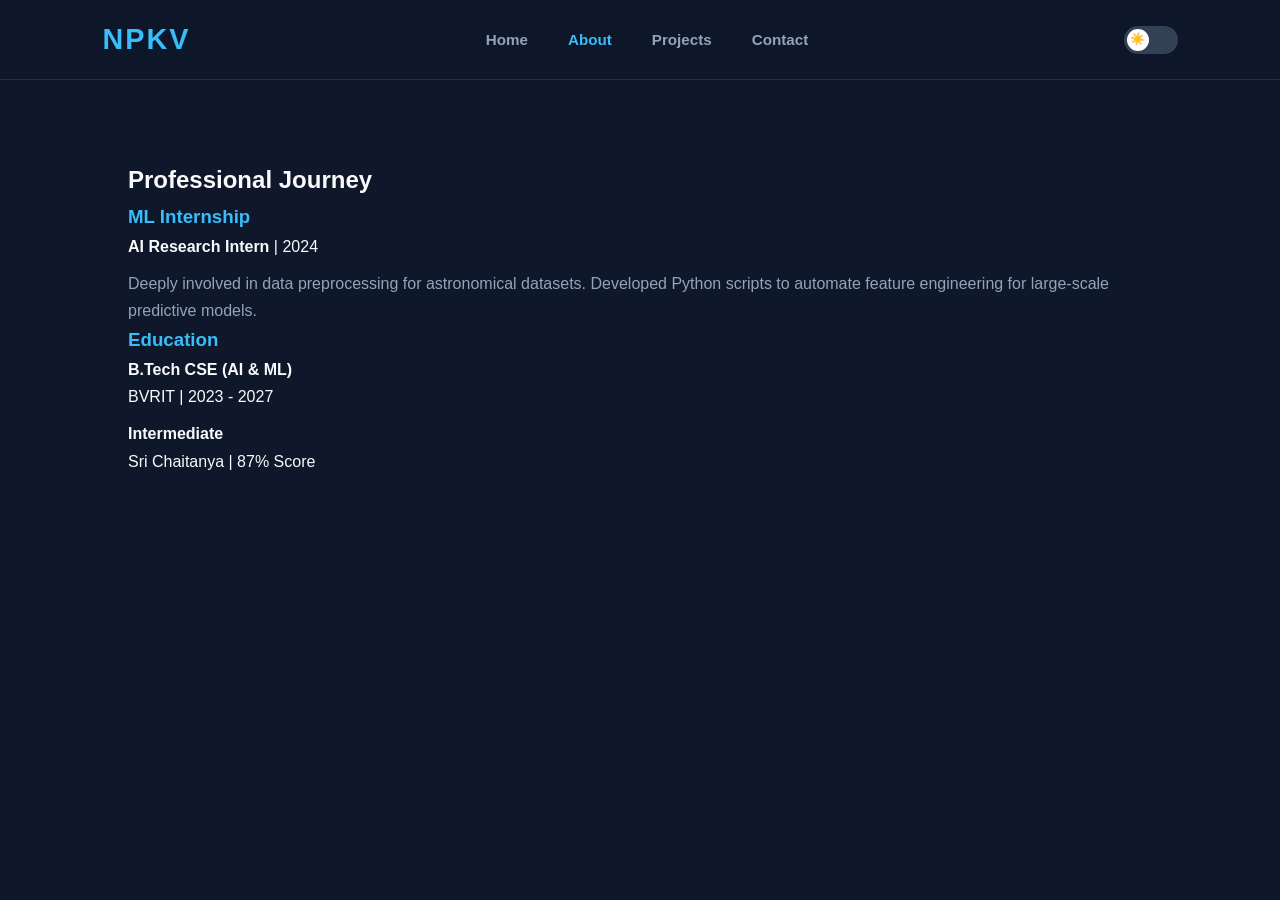
==== about.html @ 602df24f "Add files via upload" ====
<!DOCTYPE html>
<html lang="en">
<head>
    <meta charset="UTF-8">
    <meta name="viewport" content="width=device-width, initial-scale=1.0">
    <link rel="stylesheet" href="style.css">
    <link rel="stylesheet" href="https://cdnjs.cloudflare.com/ajax/libs/font-awesome/6.0.0/css/all.min.css">
    <title>About | NPKV</title>
</head>
<body>
    <!-- COPY NAV BLOCK FROM ABOVE HERE -->
    <nav>
        <a href="index.html" class="logo">NPKV</a>
        <ul class="nav-menu">
            <li><a href="index.html">Home</a></li>
            <li><a href="about.html" class="active">About</a></li>
            <li><a href="projects.html">Projects</a></li>
            <li><a href="contact.html">Contact</a></li>
        </ul>
        <div class="nav-actions">
            <div class="theme-switch-wrapper"><label class="theme-switch"><input type="checkbox" id="checkbox"><div class="slider"></div></label></div>
            <div class="hamburger"><span></span><span></span><span></span></div>
        </div>
    </nav>

    <section>
        <h2>Professional Journey</h2>
        <div class="grid">
            <div class="card">
                <h3 style="color: var(--accent);">ML Internship</h3>
                <p><strong>AI Research Intern</strong> | 2024</p>
                <p style="margin-top:10px; color: var(--text-dim);">Deeply involved in data preprocessing for astronomical datasets. Developed Python scripts to automate feature engineering for large-scale predictive models.</p>
            </div>
            <div class="card">
                <h3 style="color: var(--accent);">Education</h3>
                <p><strong>B.Tech CSE (AI & ML)</strong><br>BVRIT | 2023 - 2027</p>
                <p style="margin-top:10px;"><strong>Intermediate</strong><br>Sri Chaitanya | 87% Score</p>
            </div>
        </div>
    </section>

    <!-- CRITICAL: THIS SCRIPT MUST BE AT THE BOTTOM OF EVERY PAGE -->
    <script src="script.js"></script>
</body>
</html>
---- style.css ----
:root {
    /* DARK THEME - Premium Slate */
    --bg: #0f172a;
    --card-bg: rgba(30, 41, 59, 0.7);
    --text-main: #f8fafc;
    --text-dim: #94a3b8;
    --accent: #38bdf8;
    --nav-bg: rgba(15, 23, 42, 0.9);
    --border: rgba(255, 255, 255, 0.1);
}

body.light-mode {
    /* LIGHT THEME - Professional White */
    --bg: #f8fafc;
    --card-bg: rgba(255, 255, 255, 0.8);
    --text-main: #0f172a;
    --text-dim: #475569;
    --accent: #2563eb;
    --nav-bg: rgba(248, 250, 252, 0.95);
    --border: rgba(0, 0, 0, 0.1);
}

* { margin: 0; padding: 0; box-sizing: border-box; transition: all 0.4s cubic-bezier(0.4, 0, 0.2, 1); }

body {
    font-family: 'Inter', sans-serif;
    background-color: var(--bg);
    color: var(--text-main);
    line-height: 1.7;
    overflow-x: hidden;
}

/* --- NAVIGATION --- */
nav {
    position: fixed; top: 0; width: 100%; height: 80px;
    display: flex; justify-content: space-between; align-items: center;
    padding: 0 8%; background: var(--nav-bg); backdrop-filter: blur(15px);
    z-index: 2000; border-bottom: 1px solid var(--border);
}

.logo { font-weight: 900; font-size: 1.8rem; color: var(--accent); text-decoration: none; letter-spacing: 2px; }

/* Desktop Menu */
.nav-menu { display: flex; align-items: center; gap: 2.5rem; list-style: none; }
.nav-menu a { text-decoration: none; color: var(--text-dim); font-weight: 600; font-size: 0.95rem; }
.nav-menu a:hover, .nav-menu a.active { color: var(--accent); }

/* --- THE PERFECT THEME TOGGLE --- */
.theme-switch-wrapper { display: flex; align-items: center; margin-left: 20px; }
.theme-switch {
  display: inline-block; height: 28px; position: relative; width: 54px;
}
.theme-switch input { display: none; }
.slider {
  background-color: #334155; bottom: 0; cursor: pointer; left: 0;
  position: absolute; right: 0; top: 0; border-radius: 34px;
}
.slider:before {
  content: "☀️"; position: absolute; height: 22px; width: 22px;
  left: 3px; bottom: 3px; background-color: white; border-radius: 50%;
  display: flex; align-items: center; justify-content: center; font-size: 12px;
}
input:checked + .slider { background-color: var(--accent); }
input:checked + .slider:before {
  transform: translateX(26px); content: "🌙";
}

/* --- MOBILE HAMBURGER TOGGLE --- */
.hamburger { display: none; cursor: pointer; flex-direction: column; gap: 5px; }
.hamburger span { width: 25px; height: 3px; background: var(--text-main); border-radius: 5px; }

@media screen and (max-width: 900px) {
    .hamburger { display: flex; }
    .nav-menu {
        position: fixed; top: 80px; right: -100%; width: 100%; height: 40vh;
        background: var(--nav-bg); flex-direction: column; padding: 40px;
        backdrop-filter: blur(20px); border-bottom: 1px solid var(--border);
    }
    .nav-menu.active { right: 0; }
}

/* --- CONTENT STYLING --- */
section { padding: 160px 10% 80px; min-height: 100vh; animation: fadeIn 1s ease; }
@keyframes fadeIn { from { opacity: 0; } to { opacity: 1; } }

h1 { font-size: clamp(2.5rem, 5vw, 4.5rem); line-height: 1.1; margin-bottom: 20px; }
.highlight { color: var(--accent); }

.btn { 
    padding: 16px 35px; background: var(--accent); color: white; 
    text-decoration: none; border-radius: 12px; font-weight: 700; display: inline-block;
    box-shadow: 0 10px 20px rgba(56, 189, 248, 0.2);
}
.btn:hover { transform: translateY(-3px); filter: brightness(1.1); }
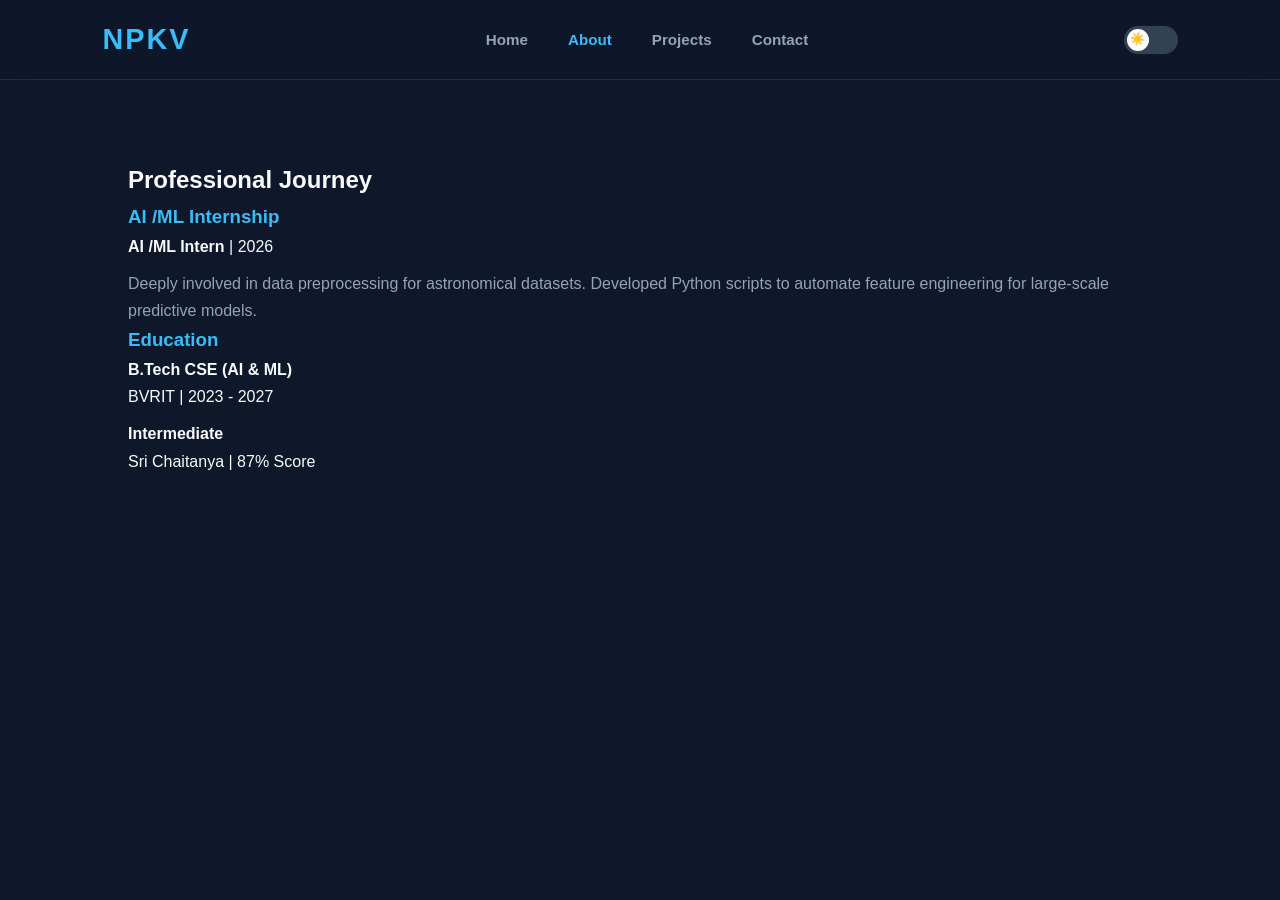
==== commit 80c6e57e: "Add files via upload" ====
--- a/about.html
+++ b/about.html
@@ -27,8 +27,8 @@
         <h2>Professional Journey</h2>
         <div class="grid">
             <div class="card">
-                <h3 style="color: var(--accent);">ML Internship</h3>
-                <p><strong>AI Research Intern</strong> | 2024</p>
+                <h3 style="color: var(--accent);">AI /ML Internship</h3>
+                <p><strong>AI /ML Intern</strong> | 2026</p>
                 <p style="margin-top:10px; color: var(--text-dim);">Deeply involved in data preprocessing for astronomical datasets. Developed Python scripts to automate feature engineering for large-scale predictive models.</p>
             </div>
             <div class="card">
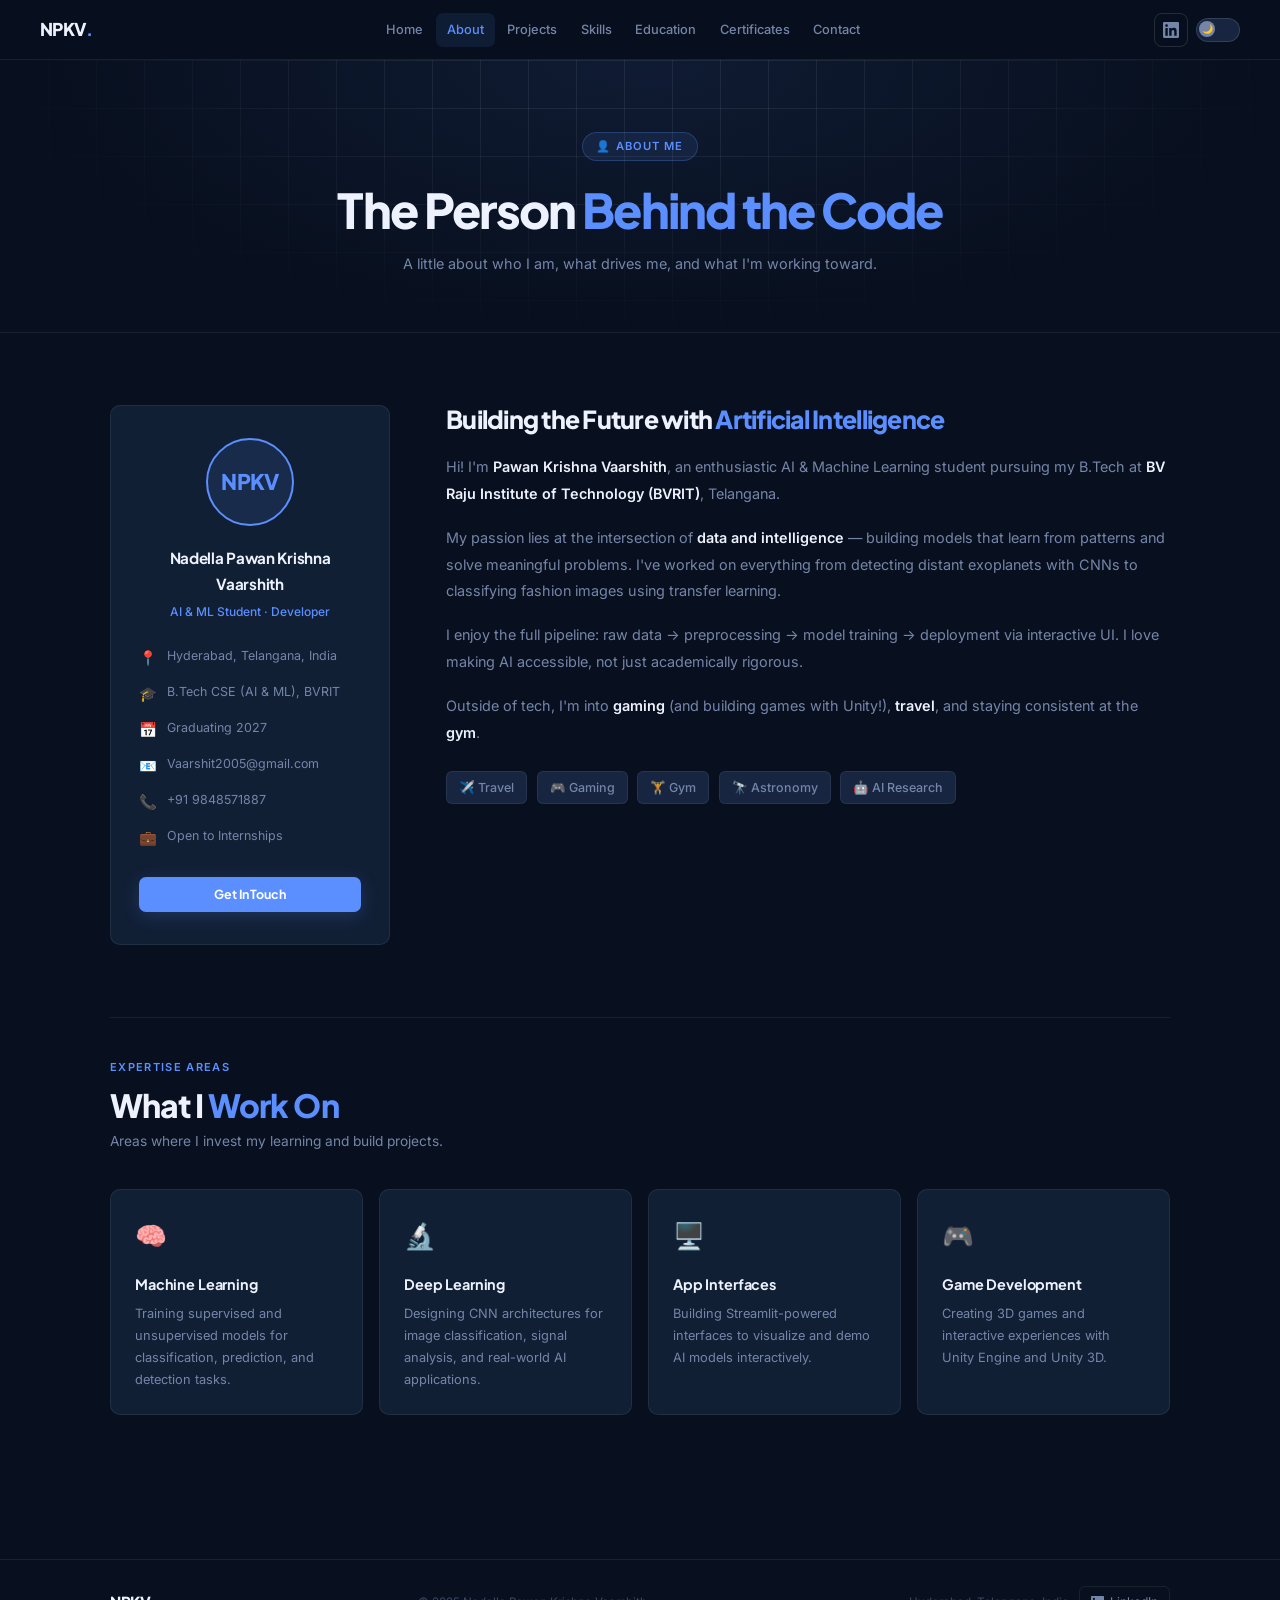
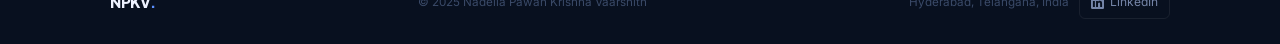
==== commit 27eb56ca: "Add files via upload" ====
--- a/about.html
+++ b/about.html
@@ -1,45 +1,245 @@
-<!DOCTYPE html>
-<html lang="en">
-<head>
-    <meta charset="UTF-8">
-    <meta name="viewport" content="width=device-width, initial-scale=1.0">
-    <link rel="stylesheet" href="style.css">
-    <link rel="stylesheet" href="https://cdnjs.cloudflare.com/ajax/libs/font-awesome/6.0.0/css/all.min.css">
-    <title>About | NPKV</title>
-</head>
-<body>
-    <!-- COPY NAV BLOCK FROM ABOVE HERE -->
-    <nav>
-        <a href="index.html" class="logo">NPKV</a>
-        <ul class="nav-menu">
-            <li><a href="index.html">Home</a></li>
-            <li><a href="about.html" class="active">About</a></li>
-            <li><a href="projects.html">Projects</a></li>
-            <li><a href="contact.html">Contact</a></li>
-        </ul>
-        <div class="nav-actions">
-            <div class="theme-switch-wrapper"><label class="theme-switch"><input type="checkbox" id="checkbox"><div class="slider"></div></label></div>
-            <div class="hamburger"><span></span><span></span><span></span></div>
-        </div>
-    </nav>
-
-    <section>
-        <h2>Professional Journey</h2>
-        <div class="grid">
-            <div class="card">
-                <h3 style="color: var(--accent);">AI /ML Internship</h3>
-                <p><strong>AI /ML Intern</strong> | 2026</p>
-                <p style="margin-top:10px; color: var(--text-dim);">Deeply involved in data preprocessing for astronomical datasets. Developed Python scripts to automate feature engineering for large-scale predictive models.</p>
-            </div>
-            <div class="card">
-                <h3 style="color: var(--accent);">Education</h3>
-                <p><strong>B.Tech CSE (AI & ML)</strong><br>BVRIT | 2023 - 2027</p>
-                <p style="margin-top:10px;"><strong>Intermediate</strong><br>Sri Chaitanya | 87% Score</p>
-            </div>
-        </div>
-    </section>
-
-    <!-- CRITICAL: THIS SCRIPT MUST BE AT THE BOTTOM OF EVERY PAGE -->
-    <script src="script.js"></script>
-</body>
+<!DOCTYPE html>
+<html lang="en">
+<head>
+  <meta charset="UTF-8" /><meta name="viewport" content="width=device-width, initial-scale=1.0"/>
+  <title>About — Pawan Krishna Vaarshith</title>
+  <link rel="stylesheet" href="style.css" />
+  <link rel="preconnect" href="https://fonts.googleapis.com">
+  <link rel="preconnect" href="https://fonts.gstatic.com" crossorigin>
+  <link href="https://fonts.googleapis.com/css2?family=Plus+Jakarta+Sans:wght@400;500;600;700;800&family=Inter:wght@400;500;600&display=swap" rel="stylesheet">
+  <style>
+    .about-layout {
+      display: grid;
+      grid-template-columns: 280px 1fr;
+      gap: 3.5rem;
+      align-items: start;
+      margin-bottom: 4.5rem;
+    }
+    /* Profile card */
+    .profile-card {
+      background: var(--surface);
+      border: 1px solid var(--border);
+      border-radius: var(--radius);
+      padding: 2rem 1.75rem;
+      text-align: center;
+      position: sticky;
+      top: 80px;
+    }
+    .avatar {
+      width: 88px; height: 88px;
+      border-radius: 50%;
+      border: 2px solid var(--accent);
+      background: var(--accent-dim);
+      display: flex; align-items: center; justify-content: center;
+      margin: 0 auto 1.2rem;
+      font-family: var(--font-head);
+      font-size: 1.35rem;
+      font-weight: 800;
+      color: var(--accent);
+      letter-spacing: -0.03em;
+    }
+    .profile-name {
+      font-family: var(--font-head);
+      font-size: 0.95rem;
+      font-weight: 700;
+      letter-spacing: -0.02em;
+      margin-bottom: 0.25rem;
+    }
+    .profile-role { font-size: 0.75rem; color: var(--accent); font-weight: 500; margin-bottom: 1.4rem; }
+    .profile-rows { text-align: left; display: flex; flex-direction: column; gap: 0.65rem; margin-bottom: 1.6rem; }
+    .pr-row { display: flex; align-items: flex-start; gap: 10px; font-size: 0.78rem; color: var(--muted); }
+    .pr-row .ico { font-size: 0.9rem; margin-top: 1px; }
+    /* About text */
+    .about-text h2 {
+      font-family: var(--font-head);
+      font-size: 1.55rem;
+      font-weight: 800;
+      letter-spacing: -0.03em;
+      line-height: 1.2;
+      margin-bottom: 1.2rem;
+    }
+    .about-text h2 em { font-style: normal; color: var(--accent); }
+    .about-text p { font-size: 0.9rem; color: var(--muted); line-height: 1.85; margin-bottom: 1.1rem; }
+    .about-text p strong { color: var(--text); font-weight: 600; }
+    .interests { display: flex; flex-wrap: wrap; gap: 0.6rem; margin-top: 1.5rem; }
+    .interest {
+      display: flex; align-items: center; gap: 6px;
+      font-size: 0.78rem; font-weight: 500;
+      color: var(--muted);
+      background: var(--surface-2);
+      border: 1px solid var(--border);
+      border-radius: 6px;
+      padding: 5px 12px;
+      transition: border-color var(--ease);
+    }
+    .interest:hover { border-color: rgba(91,143,255,0.3); }
+
+    /* What I Do */
+    .wid-grid {
+      display: grid;
+      grid-template-columns: repeat(auto-fill, minmax(220px, 1fr));
+      gap: 1rem;
+      margin-bottom: 4.5rem;
+    }
+    .wid-card {
+      background: var(--surface);
+      border: 1px solid var(--border);
+      border-radius: var(--radius);
+      padding: 1.5rem;
+      transition: border-color var(--ease), transform var(--ease);
+    }
+    .wid-card:hover { border-color: var(--border-hover); transform: translateY(-3px); }
+    .wid-icon { font-size: 1.6rem; margin-bottom: 0.9rem; }
+    .wid-card h3 { font-family: var(--font-head); font-size: 0.9rem; font-weight: 700; margin-bottom: 0.4rem; letter-spacing: -0.01em; }
+    .wid-card p  { font-size: 0.8rem; color: var(--muted); line-height: 1.7; }
+
+    @media (max-width: 768px) {
+      .about-layout { grid-template-columns: 1fr; gap: 2rem; }
+      .profile-card { position: static; }
+    }
+  </style>
+</head>
+<body>
+  <script>if(localStorage.getItem("pkv-theme")==="light")document.body.classList.add("light");</script>
+    <nav class="navbar">
+    <div class="nav-logo">NPKV<span>.</span></div>
+    <div class="nav-links">
+      <a href="index.html">Home</a>
+      <a href="about.html">About</a>
+      <a href="projects.html">Projects</a>
+      <a href="skills.html">Skills</a>
+      <a href="education.html">Education</a>
+      <a href="certificates.html">Certificates</a>
+      <a href="contact.html">Contact</a>
+    </div>
+    <!-- Right controls: LinkedIn + Theme Toggle + Hamburger -->
+    <div class="nav-controls">
+      <!-- LinkedIn -->
+      <a href="https://www.linkedin.com/in/your-linkedin-username" target="_blank" rel="noopener" class="nav-linkedin" aria-label="LinkedIn">
+        <svg width="16" height="16" viewBox="0 0 24 24" fill="currentColor">
+          <path d="M20.447 20.452h-3.554v-5.569c0-1.328-.027-3.037-1.852-3.037-1.853 0-2.136 1.445-2.136 2.939v5.667H9.351V9h3.414v1.561h.046c.477-.9 1.637-1.85 3.37-1.85 3.601 0 4.267 2.37 4.267 5.455v6.286zM5.337 7.433a2.062 2.062 0 0 1-2.063-2.065 2.064 2.064 0 1 1 2.063 2.065zm1.782 13.019H3.555V9h3.564v11.452zM22.225 0H1.771C.792 0 0 .774 0 1.729v20.542C0 23.227.792 24 1.771 24h20.451C23.2 24 24 23.227 24 22.271V1.729C24 .774 23.2 0 22.222 0h.003z"/>
+        </svg>
+      </a>
+      <!-- Theme Toggle -->
+      <label class="theme-toggle" aria-label="Toggle light/dark mode">
+        <input type="checkbox" id="themeToggleInput">
+        <div class="toggle-track"></div>
+        <div class="toggle-thumb"></div>
+      </label>
+      <!-- Hamburger (mobile) -->
+      <button class="nav-toggle" aria-label="Menu"><span></span><span></span><span></span></button>
+    </div>
+  </nav>
+  <div class="mobile-nav">
+    <a href="index.html">Home</a>
+    <a href="about.html">About</a>
+    <a href="projects.html">Projects</a>
+    <a href="skills.html">Skills</a>
+    <a href="education.html">Education</a>
+    <a href="certificates.html">Certificates</a>
+    <a href="contact.html">Contact</a>
+    <a href="https://www.linkedin.com/in/your-linkedin-username" target="_blank" rel="noopener" class="mobile-linkedin">
+      <svg width="16" height="16" viewBox="0 0 24 24" fill="currentColor"><path d="M20.447 20.452h-3.554v-5.569c0-1.328-.027-3.037-1.852-3.037-1.853 0-2.136 1.445-2.136 2.939v5.667H9.351V9h3.414v1.561h.046c.477-.9 1.637-1.85 3.37-1.85 3.601 0 4.267 2.37 4.267 5.455v6.286zM5.337 7.433a2.062 2.062 0 0 1-2.063-2.065 2.064 2.064 0 1 1 2.063 2.065zm1.782 13.019H3.555V9h3.564v11.452zM22.225 0H1.771C.792 0 0 .774 0 1.729v20.542C0 23.227.792 24 1.771 24h20.451C23.2 24 24 23.227 24 22.271V1.729C24 .774 23.2 0 22.222 0h.003z"/></svg>
+      LinkedIn Profile
+    </a>
+  </div>
+
+  <div class="page-header">
+    <div class="page-tag">👤 About Me</div>
+    <h1 class="page-title">The Person <em>Behind the Code</em></h1>
+    <p class="page-desc">A little about who I am, what drives me, and what I'm working toward.</p>
+  </div>
+
+  <div class="container section">
+    <div class="about-layout">
+      <!-- Profile Card -->
+      <div class="profile-card reveal">
+        <div class="avatar">NPKV</div>
+        <div class="profile-name">Nadella Pawan Krishna Vaarshith</div>
+        <div class="profile-role">AI & ML Student · Developer</div>
+        <div class="profile-rows">
+          <div class="pr-row"><span class="ico">📍</span><span>Hyderabad, Telangana, India</span></div>
+          <div class="pr-row"><span class="ico">🎓</span><span>B.Tech CSE (AI & ML), BVRIT</span></div>
+          <div class="pr-row"><span class="ico">📅</span><span>Graduating 2027</span></div>
+          <div class="pr-row"><span class="ico">📧</span><span><a href="/cdn-cgi/l/Vaarshit2005@gmail.com" class="__cf_email__" data-cfemail="d5a3b4b4a7a6bdbca1e7e5e5e095b2b8b4bcb9fbb6bab8">Vaarshit2005@gmail.com</a></span></div>
+          <div class="pr-row"><span class="ico">📞</span><span>+91 9848571887</span></div>
+          <div class="pr-row"><span class="ico">💼</span><span>Open to Internships</span></div>
+        </div>
+        <a href="contact.html" class="btn btn-primary btn-sm btn-full">Get In Touch</a>
+      </div>
+
+      <!-- Text -->
+      <div class="about-text">
+        <div class="reveal">
+          <h2>Building the Future with <em>Artificial Intelligence</em></h2>
+          <p>
+            Hi! I'm <strong>Pawan Krishna Vaarshith</strong>, an enthusiastic AI & Machine Learning student pursuing my B.Tech at <strong>BV Raju Institute of Technology (BVRIT)</strong>, Telangana.
+          </p>
+          <p>
+            My passion lies at the intersection of <strong>data and intelligence</strong> — building models that learn from patterns and solve meaningful problems. I've worked on everything from detecting distant exoplanets with CNNs to classifying fashion images using transfer learning.
+          </p>
+          <p>
+            I enjoy the full pipeline: raw data → preprocessing → model training → deployment via interactive UI. I love making AI accessible, not just academically rigorous.
+          </p>
+          <p>
+            Outside of tech, I'm into <strong>gaming</strong> (and building games with Unity!), <strong>travel</strong>, and staying consistent at the <strong>gym</strong>.
+          </p>
+          <div class="interests">
+            <span class="interest">✈️ Travel</span>
+            <span class="interest">🎮 Gaming</span>
+            <span class="interest">🏋️ Gym</span>
+            <span class="interest">🔭 Astronomy</span>
+            <span class="interest">🤖 AI Research</span>
+          </div>
+        </div>
+      </div>
+    </div>
+
+    <!-- What I Do -->
+    <hr class="section-sep">
+    <div class="reveal" style="margin-bottom:1.5rem;">
+      <div class="section-label">Expertise Areas</div>
+      <div class="section-title">What I <em>Work On</em></div>
+      <p class="section-sub">Areas where I invest my learning and build projects.</p>
+    </div>
+    <div class="wid-grid stagger-parent">
+      <div class="wid-card stagger-child">
+        <div class="wid-icon">🧠</div>
+        <h3>Machine Learning</h3>
+        <p>Training supervised and unsupervised models for classification, prediction, and detection tasks.</p>
+      </div>
+      <div class="wid-card stagger-child">
+        <div class="wid-icon">🔬</div>
+        <h3>Deep Learning</h3>
+        <p>Designing CNN architectures for image classification, signal analysis, and real-world AI applications.</p>
+      </div>
+      <div class="wid-card stagger-child">
+        <div class="wid-icon">🖥️</div>
+        <h3>App Interfaces</h3>
+        <p>Building Streamlit-powered interfaces to visualize and demo AI models interactively.</p>
+      </div>
+      <div class="wid-card stagger-child">
+        <div class="wid-icon">🎮</div>
+        <h3>Game Development</h3>
+        <p>Creating 3D games and interactive experiences with Unity Engine and Unity 3D.</p>
+      </div>
+    </div>
+  </div>
+
+    <footer class="footer">
+    <div class="footer-inner">
+      <div class="footer-logo">NPKV<span>.</span></div>
+      <p>© 2025 Nadella Pawan Krishna Vaarshith</p>
+      <div style="display:flex;align-items:center;gap:0.6rem;flex-wrap:wrap;justify-content:center;">
+        <p>Hyderabad, Telangana, India</p>
+        <a href="https://www.linkedin.com/in/your-linkedin-username" target="_blank" rel="noopener" class="footer-linkedin">
+          <svg width="13" height="13" viewBox="0 0 24 24" fill="currentColor"><path d="M20.447 20.452h-3.554v-5.569c0-1.328-.027-3.037-1.852-3.037-1.853 0-2.136 1.445-2.136 2.939v5.667H9.351V9h3.414v1.561h.046c.477-.9 1.637-1.85 3.37-1.85 3.601 0 4.267 2.37 4.267 5.455v6.286zM5.337 7.433a2.062 2.062 0 0 1-2.063-2.065 2.064 2.064 0 1 1 2.063 2.065zm1.782 13.019H3.555V9h3.564v11.452zM22.225 0H1.771C.792 0 0 .774 0 1.729v20.542C0 23.227.792 24 1.771 24h20.451C23.2 24 24 23.227 24 22.271V1.729C24 .774 23.2 0 22.222 0h.003z"/></svg>
+          LinkedIn
+        </a>
+      </div>
+    </div>
+  </footer>
+
+  <script src="shared.js"></script>
+</body>
 </html>
--- a/style.css
+++ b/style.css
@@ -1,94 +1,453 @@
-:root {
-    /* DARK THEME - Premium Slate */
-    --bg: #0f172a;
-    --card-bg: rgba(30, 41, 59, 0.7);
-    --text-main: #f8fafc;
-    --text-dim: #94a3b8;
-    --accent: #38bdf8;
-    --nav-bg: rgba(15, 23, 42, 0.9);
-    --border: rgba(255, 255, 255, 0.1);
-}
-
-body.light-mode {
-    /* LIGHT THEME - Professional White */
-    --bg: #f8fafc;
-    --card-bg: rgba(255, 255, 255, 0.8);
-    --text-main: #0f172a;
-    --text-dim: #475569;
-    --accent: #2563eb;
-    --nav-bg: rgba(248, 250, 252, 0.95);
-    --border: rgba(0, 0, 0, 0.1);
-}
-
-* { margin: 0; padding: 0; box-sizing: border-box; transition: all 0.4s cubic-bezier(0.4, 0, 0.2, 1); }
-
-body {
-    font-family: 'Inter', sans-serif;
-    background-color: var(--bg);
-    color: var(--text-main);
-    line-height: 1.7;
-    overflow-x: hidden;
-}
-
-/* --- NAVIGATION --- */
-nav {
-    position: fixed; top: 0; width: 100%; height: 80px;
-    display: flex; justify-content: space-between; align-items: center;
-    padding: 0 8%; background: var(--nav-bg); backdrop-filter: blur(15px);
-    z-index: 2000; border-bottom: 1px solid var(--border);
-}
-
-.logo { font-weight: 900; font-size: 1.8rem; color: var(--accent); text-decoration: none; letter-spacing: 2px; }
-
-/* Desktop Menu */
-.nav-menu { display: flex; align-items: center; gap: 2.5rem; list-style: none; }
-.nav-menu a { text-decoration: none; color: var(--text-dim); font-weight: 600; font-size: 0.95rem; }
-.nav-menu a:hover, .nav-menu a.active { color: var(--accent); }
-
-/* --- THE PERFECT THEME TOGGLE --- */
-.theme-switch-wrapper { display: flex; align-items: center; margin-left: 20px; }
-.theme-switch {
-  display: inline-block; height: 28px; position: relative; width: 54px;
-}
-.theme-switch input { display: none; }
-.slider {
-  background-color: #334155; bottom: 0; cursor: pointer; left: 0;
-  position: absolute; right: 0; top: 0; border-radius: 34px;
-}
-.slider:before {
-  content: "☀️"; position: absolute; height: 22px; width: 22px;
-  left: 3px; bottom: 3px; background-color: white; border-radius: 50%;
-  display: flex; align-items: center; justify-content: center; font-size: 12px;
-}
-input:checked + .slider { background-color: var(--accent); }
-input:checked + .slider:before {
-  transform: translateX(26px); content: "🌙";
-}
-
-/* --- MOBILE HAMBURGER TOGGLE --- */
-.hamburger { display: none; cursor: pointer; flex-direction: column; gap: 5px; }
-.hamburger span { width: 25px; height: 3px; background: var(--text-main); border-radius: 5px; }
-
-@media screen and (max-width: 900px) {
-    .hamburger { display: flex; }
-    .nav-menu {
-        position: fixed; top: 80px; right: -100%; width: 100%; height: 40vh;
-        background: var(--nav-bg); flex-direction: column; padding: 40px;
-        backdrop-filter: blur(20px); border-bottom: 1px solid var(--border);
-    }
-    .nav-menu.active { right: 0; }
-}
-
-/* --- CONTENT STYLING --- */
-section { padding: 160px 10% 80px; min-height: 100vh; animation: fadeIn 1s ease; }
-@keyframes fadeIn { from { opacity: 0; } to { opacity: 1; } }
-
-h1 { font-size: clamp(2.5rem, 5vw, 4.5rem); line-height: 1.1; margin-bottom: 20px; }
-.highlight { color: var(--accent); }
-
-.btn { 
-    padding: 16px 35px; background: var(--accent); color: white; 
-    text-decoration: none; border-radius: 12px; font-weight: 700; display: inline-block;
-    box-shadow: 0 10px 20px rgba(56, 189, 248, 0.2);
-}
-.btn:hover { transform: translateY(-3px); filter: brightness(1.1); }+/* ============================================
+   SHARED STYLES — Professional Graduate Portfolio
+   Fonts: Plus Jakarta Sans + Inter
+   Supports: Dark mode (default) + Light mode toggle
+   ============================================ */
+
+/* ---- Dark theme (default) ---- */
+:root {
+  --bg:           #08101f;
+  --bg-2:         #0c1628;
+  --surface:      #111f35;
+  --surface-2:    #172540;
+  --border:       rgba(255,255,255,0.07);
+  --border-mid:   rgba(255,255,255,0.12);
+  --border-hover: rgba(91,143,255,0.35);
+
+  --text:         #eef2ff;
+  --text-2:       #bdc8e8;
+  --muted:        #7585a8;
+  --faint:        #3a4a68;
+
+  --accent:       #5b8fff;
+  --accent-2:     #3d74f5;
+  --accent-dim:   rgba(91,143,255,0.10);
+  --accent-glow:  rgba(91,143,255,0.20);
+  --green:        #42c88a;
+  --warm:         #e8a84c;
+  --red:          #e07070;
+
+  --nav-bg:       rgba(8,16,31,0.90);
+  --shadow-card:  rgba(0,0,0,0.35);
+
+  --font-head: 'Plus Jakarta Sans', sans-serif;
+  --font-body: 'Inter', sans-serif;
+  --radius:    10px;
+  --radius-sm: 7px;
+  --ease:      0.22s cubic-bezier(0.4,0,0.2,1);
+}
+
+/* ---- Light theme ---- */
+body.light {
+  --bg:           #f4f6fb;
+  --bg-2:         #eaeef7;
+  --surface:      #ffffff;
+  --surface-2:    #f0f3fa;
+  --border:       rgba(0,0,0,0.08);
+  --border-mid:   rgba(0,0,0,0.13);
+  --border-hover: rgba(59,118,255,0.40);
+
+  --text:         #0f1c38;
+  --text-2:       #2d3f68;
+  --muted:        #5a6a8e;
+  --faint:        #a0aec8;
+
+  --accent:       #3b76ff;
+  --accent-2:     #2060ee;
+  --accent-dim:   rgba(59,118,255,0.10);
+  --accent-glow:  rgba(59,118,255,0.18);
+  --green:        #27a869;
+  --warm:         #c8841a;
+  --red:          #c94f4f;
+
+  --nav-bg:       rgba(244,246,251,0.92);
+  --shadow-card:  rgba(15,28,56,0.10);
+}
+
+/* Smooth theme transition on every element */
+*, *::before, *::after {
+  box-sizing: border-box;
+  margin: 0; padding: 0;
+  transition:
+    background-color 0.28s ease,
+    border-color     0.28s ease,
+    color            0.28s ease,
+    box-shadow       0.28s ease;
+}
+/* But keep animation-only transitions fast */
+.reveal, .btn, a { transition-duration: 0.22s; }
+
+html { scroll-behavior: smooth; }
+body {
+  background: var(--bg);
+  color: var(--text);
+  font-family: var(--font-body);
+  font-size: 0.94rem;
+  line-height: 1.72;
+  overflow-x: hidden;
+  -webkit-font-smoothing: antialiased;
+}
+a { text-decoration: none; color: inherit; }
+img { max-width: 100%; display: block; }
+ul { list-style: none; }
+::selection { background: var(--accent-dim); color: var(--text); }
+
+/* ============================================
+   NAVBAR
+   ============================================ */
+.navbar {
+  position: sticky;
+  top: 0; z-index: 100;
+  height: 60px;
+  display: flex;
+  align-items: center;
+  justify-content: space-between;
+  padding: 0 2.5rem;
+  background: var(--nav-bg);
+  backdrop-filter: blur(20px);
+  -webkit-backdrop-filter: blur(20px);
+  border-bottom: 1px solid var(--border);
+}
+.nav-logo {
+  font-family: var(--font-head);
+  font-weight: 800;
+  font-size: 1.1rem;
+  letter-spacing: -0.03em;
+  flex-shrink: 0;
+}
+.nav-logo span { color: var(--accent); }
+
+.nav-links { display: flex; align-items: center; gap: 0.1rem; }
+.nav-links a {
+  font-family: var(--font-body);
+  font-size: 0.8rem;
+  font-weight: 500;
+  color: var(--muted);
+  padding: 6px 11px;
+  border-radius: 7px;
+}
+.nav-links a:hover,
+.nav-links a.active { color: var(--accent); background: var(--accent-dim); }
+
+/* Nav right controls (LinkedIn + toggle + hamburger) */
+.nav-controls {
+  display: flex;
+  align-items: center;
+  gap: 0.5rem;
+  flex-shrink: 0;
+}
+
+/* LinkedIn icon button */
+.nav-linkedin {
+  display: inline-flex;
+  align-items: center;
+  justify-content: center;
+  width: 34px; height: 34px;
+  border-radius: 8px;
+  border: 1.5px solid var(--border-mid);
+  color: var(--muted);
+  transition: border-color var(--ease), color var(--ease), background var(--ease);
+}
+.nav-linkedin:hover {
+  border-color: #0a66c2;
+  color: #0a66c2;
+  background: rgba(10,102,194,0.08);
+}
+body.light .nav-linkedin:hover { background: rgba(10,102,194,0.10); }
+.nav-linkedin svg { display: block; }
+
+/* ---- Theme Toggle Switch ---- */
+.theme-toggle {
+  position: relative;
+  width: 44px; height: 24px;
+  flex-shrink: 0;
+  cursor: pointer;
+}
+.theme-toggle input {
+  opacity: 0;
+  width: 0; height: 0;
+  position: absolute;
+}
+.toggle-track {
+  position: absolute;
+  inset: 0;
+  border-radius: 100px;
+  background: var(--surface-2);
+  border: 1.5px solid var(--border-mid);
+  transition: background 0.28s ease, border-color 0.28s ease;
+}
+.toggle-thumb {
+  position: absolute;
+  top: 3px; left: 3px;
+  width: 16px; height: 16px;
+  border-radius: 50%;
+  background: var(--muted);
+  display: flex; align-items: center; justify-content: center;
+  font-size: 9px;
+  transition: transform 0.28s cubic-bezier(0.4,0,0.2,1), background 0.28s ease;
+}
+.toggle-thumb::before { content: '🌙'; line-height: 1; }
+
+/* Checked = light mode */
+.theme-toggle input:checked ~ .toggle-track {
+  background: #dbe8ff;
+  border-color: rgba(59,118,255,0.3);
+}
+.theme-toggle input:checked ~ .toggle-thumb {
+  transform: translateX(20px);
+  background: var(--accent);
+}
+.theme-toggle input:checked ~ .toggle-thumb::before { content: '☀️'; }
+
+/* Hamburger */
+.nav-toggle {
+  display: none;
+  flex-direction: column;
+  gap: 5px;
+  background: none;
+  border: none;
+  cursor: pointer;
+  padding: 4px;
+}
+.nav-toggle span {
+  display: block;
+  width: 22px; height: 2px;
+  background: var(--muted);
+  border-radius: 2px;
+}
+
+/* Mobile drawer */
+.mobile-nav {
+  display: none;
+  position: fixed;
+  inset: 60px 0 0 0;
+  background: var(--bg-2);
+  z-index: 99;
+  flex-direction: column;
+  padding: 1.5rem 2rem;
+  gap: 0;
+  border-top: 1px solid var(--border);
+  overflow-y: auto;
+}
+.mobile-nav a {
+  font-family: var(--font-head);
+  font-size: 1.1rem;
+  font-weight: 700;
+  color: var(--muted);
+  padding: 0.8rem 0;
+  border-bottom: 1px solid var(--border);
+}
+.mobile-nav a:hover,
+.mobile-nav a.active { color: var(--accent); }
+
+/* LinkedIn link inside mobile menu */
+.mobile-nav .mobile-linkedin {
+  display: flex;
+  align-items: center;
+  gap: 10px;
+  padding: 0.8rem 0;
+  font-size: 1rem;
+  color: var(--muted);
+  border-bottom: 1px solid var(--border);
+}
+.mobile-nav .mobile-linkedin:hover { color: #0a66c2; }
+
+.mobile-nav.open { display: flex; }
+
+/* ============================================
+   PAGE HEADER
+   ============================================ */
+.page-header {
+  padding: 4.5rem 2.5rem 3.5rem;
+  text-align: center;
+  position: relative;
+  overflow: hidden;
+  border-bottom: 1px solid var(--border);
+}
+.page-header::before {
+  content: '';
+  position: absolute; inset: 0;
+  background: radial-gradient(ellipse at 50% 0%, rgba(91,143,255,0.09), transparent 65%);
+  pointer-events: none;
+}
+.page-header::after {
+  content: '';
+  position: absolute; inset: 0;
+  background-image:
+    linear-gradient(var(--border) 1px, transparent 1px),
+    linear-gradient(90deg, var(--border) 1px, transparent 1px);
+  background-size: 48px 48px;
+  pointer-events: none;
+  mask-image: radial-gradient(ellipse at 50% 0%, black 20%, transparent 75%);
+  -webkit-mask-image: radial-gradient(ellipse at 50% 0%, black 20%, transparent 75%);
+}
+.page-tag {
+  position: relative; z-index: 1;
+  display: inline-flex;
+  align-items: center; gap: 6px;
+  font-size: 0.7rem; font-weight: 600;
+  color: var(--accent);
+  letter-spacing: 0.1em; text-transform: uppercase;
+  border: 1px solid rgba(91,143,255,0.25);
+  border-radius: 100px;
+  padding: 4px 13px;
+  background: var(--accent-dim);
+  margin-bottom: 1.4rem;
+}
+.page-title {
+  position: relative; z-index: 1;
+  font-family: var(--font-head);
+  font-weight: 800;
+  font-size: clamp(1.9rem,4.5vw,3rem);
+  letter-spacing: -0.04em;
+  line-height: 1.1;
+  color: var(--text);
+  margin-bottom: 0.9rem;
+}
+.page-title em { font-style: normal; color: var(--accent); }
+.page-desc {
+  position: relative; z-index: 1;
+  font-size: 0.9rem; color: var(--muted);
+  max-width: 480px; margin: 0 auto; line-height: 1.75;
+}
+
+/* ============================================
+   LAYOUT
+   ============================================ */
+.container { max-width: 1060px; margin: 0 auto; padding: 0 2.5rem; }
+.section { padding: 4.5rem 0; }
+.section-sep { border: none; border-top: 1px solid var(--border); margin: 2.5rem 0; }
+.section-label {
+  font-size: 0.69rem; font-weight: 600;
+  color: var(--accent); letter-spacing: 0.12em;
+  text-transform: uppercase; margin-bottom: 0.6rem;
+}
+.section-title {
+  font-family: var(--font-head);
+  font-size: clamp(1.4rem,2.8vw,2rem);
+  font-weight: 800; letter-spacing: -0.03em;
+  color: var(--text); line-height: 1.15; margin-bottom: 0.4rem;
+}
+.section-title em { font-style: normal; color: var(--accent); }
+.section-sub { font-size: 0.86rem; color: var(--muted); margin-bottom: 2.2rem; }
+
+/* ============================================
+   CARDS
+   ============================================ */
+.card {
+  background: var(--surface);
+  border: 1px solid var(--border);
+  border-radius: var(--radius);
+  padding: 1.6rem;
+}
+.card:hover {
+  border-color: var(--border-hover);
+  transform: translateY(-3px);
+  box-shadow: 0 16px 48px var(--shadow-card);
+}
+
+/* ============================================
+   BADGES
+   ============================================ */
+.badge {
+  display: inline-block;
+  font-size: 0.67rem; font-weight: 600;
+  letter-spacing: 0.06em; text-transform: uppercase;
+  padding: 3px 9px; border-radius: 5px;
+  border: 1px solid var(--border); color: var(--muted);
+}
+.badge-blue  { color: var(--accent); border-color: rgba(91,143,255,0.3); background: var(--accent-dim); }
+.badge-green { color: var(--green);  border-color: rgba(66,200,138,0.3); background: rgba(66,200,138,0.08); }
+.badge-warm  { color: var(--warm);   border-color: rgba(232,168,76,0.3); background: rgba(232,168,76,0.08); }
+
+/* ============================================
+   BUTTONS
+   ============================================ */
+.btn {
+  display: inline-flex; align-items: center; gap: 7px;
+  padding: 10px 20px; border-radius: var(--radius-sm);
+  font-family: var(--font-head); font-weight: 700;
+  font-size: 0.84rem; letter-spacing: -0.01em;
+  border: none; cursor: pointer; white-space: nowrap;
+}
+.btn-primary { background: var(--accent); color: #fff; box-shadow: 0 4px 18px var(--accent-glow); }
+.btn-primary:hover { background: var(--accent-2); transform: translateY(-2px); box-shadow: 0 8px 28px var(--accent-glow); }
+.btn-outline { background: transparent; color: var(--text-2); border: 1.5px solid var(--border-mid); }
+.btn-outline:hover { border-color: var(--accent); color: var(--accent); transform: translateY(-2px); }
+.btn-sm   { padding: 7px 14px; font-size: 0.78rem; }
+.btn-full { width: 100%; justify-content: center; }
+
+/* ============================================
+   FOOTER
+   ============================================ */
+.footer { border-top: 1px solid var(--border); padding: 1.6rem 2.5rem; }
+.footer-inner {
+  display: flex; align-items: center;
+  justify-content: space-between; flex-wrap: wrap;
+  gap: 0.8rem; max-width: 1060px; margin: 0 auto;
+}
+.footer-logo { font-family: var(--font-head); font-weight: 800; font-size: 0.95rem; letter-spacing: -0.02em; }
+.footer-logo span { color: var(--accent); }
+.footer p { font-size: 0.73rem; color: var(--faint); }
+.footer-linkedin {
+  display: inline-flex; align-items: center; gap: 6px;
+  font-size: 0.75rem; color: var(--muted);
+  padding: 5px 11px;
+  border: 1px solid var(--border);
+  border-radius: 6px;
+}
+.footer-linkedin:hover { color: #0a66c2; border-color: #0a66c2; background: rgba(10,102,194,0.07); }
+
+/* ============================================
+   REVEAL ANIMATION
+   ============================================ */
+.reveal {
+  opacity: 0; transform: translateY(20px);
+  transition: opacity 0.55s ease, transform 0.55s ease !important;
+}
+.reveal.visible { opacity: 1; transform: translateY(0); }
+
+/* ============================================
+   FORM ELEMENTS
+   ============================================ */
+.form-group { margin-bottom: 1rem; }
+.form-group label {
+  display: block; font-size: 0.72rem; font-weight: 600;
+  color: var(--muted); letter-spacing: 0.06em;
+  text-transform: uppercase; margin-bottom: 0.4rem;
+}
+.form-group input,
+.form-group textarea,
+.form-group select {
+  width: 100%; background: var(--bg);
+  border: 1px solid var(--border-mid);
+  border-radius: var(--radius-sm);
+  padding: 10px 13px; color: var(--text);
+  font-family: var(--font-body); font-size: 0.88rem;
+  outline: none; resize: none; -webkit-appearance: none;
+}
+.form-group input:focus,
+.form-group textarea:focus,
+.form-group select:focus {
+  border-color: var(--accent);
+  box-shadow: 0 0 0 3px var(--accent-dim);
+}
+.form-group input::placeholder,
+.form-group textarea::placeholder { color: var(--faint); }
+.form-group select option { background: var(--bg-2); }
+
+/* ============================================
+   RESPONSIVE
+   ============================================ */
+@media (max-width: 900px) {
+  .nav-links { display: none; }
+  .nav-toggle { display: flex; }
+  .navbar { padding: 0 1.5rem; }
+}
+@media (max-width: 768px) {
+  .page-header { padding: 3rem 1.5rem 2.5rem; }
+  .container { padding: 0 1.5rem; }
+  .section { padding: 3rem 0; }
+  .footer { padding: 1.5rem; }
+  .footer-inner { flex-direction: column; text-align: center; }
+}
